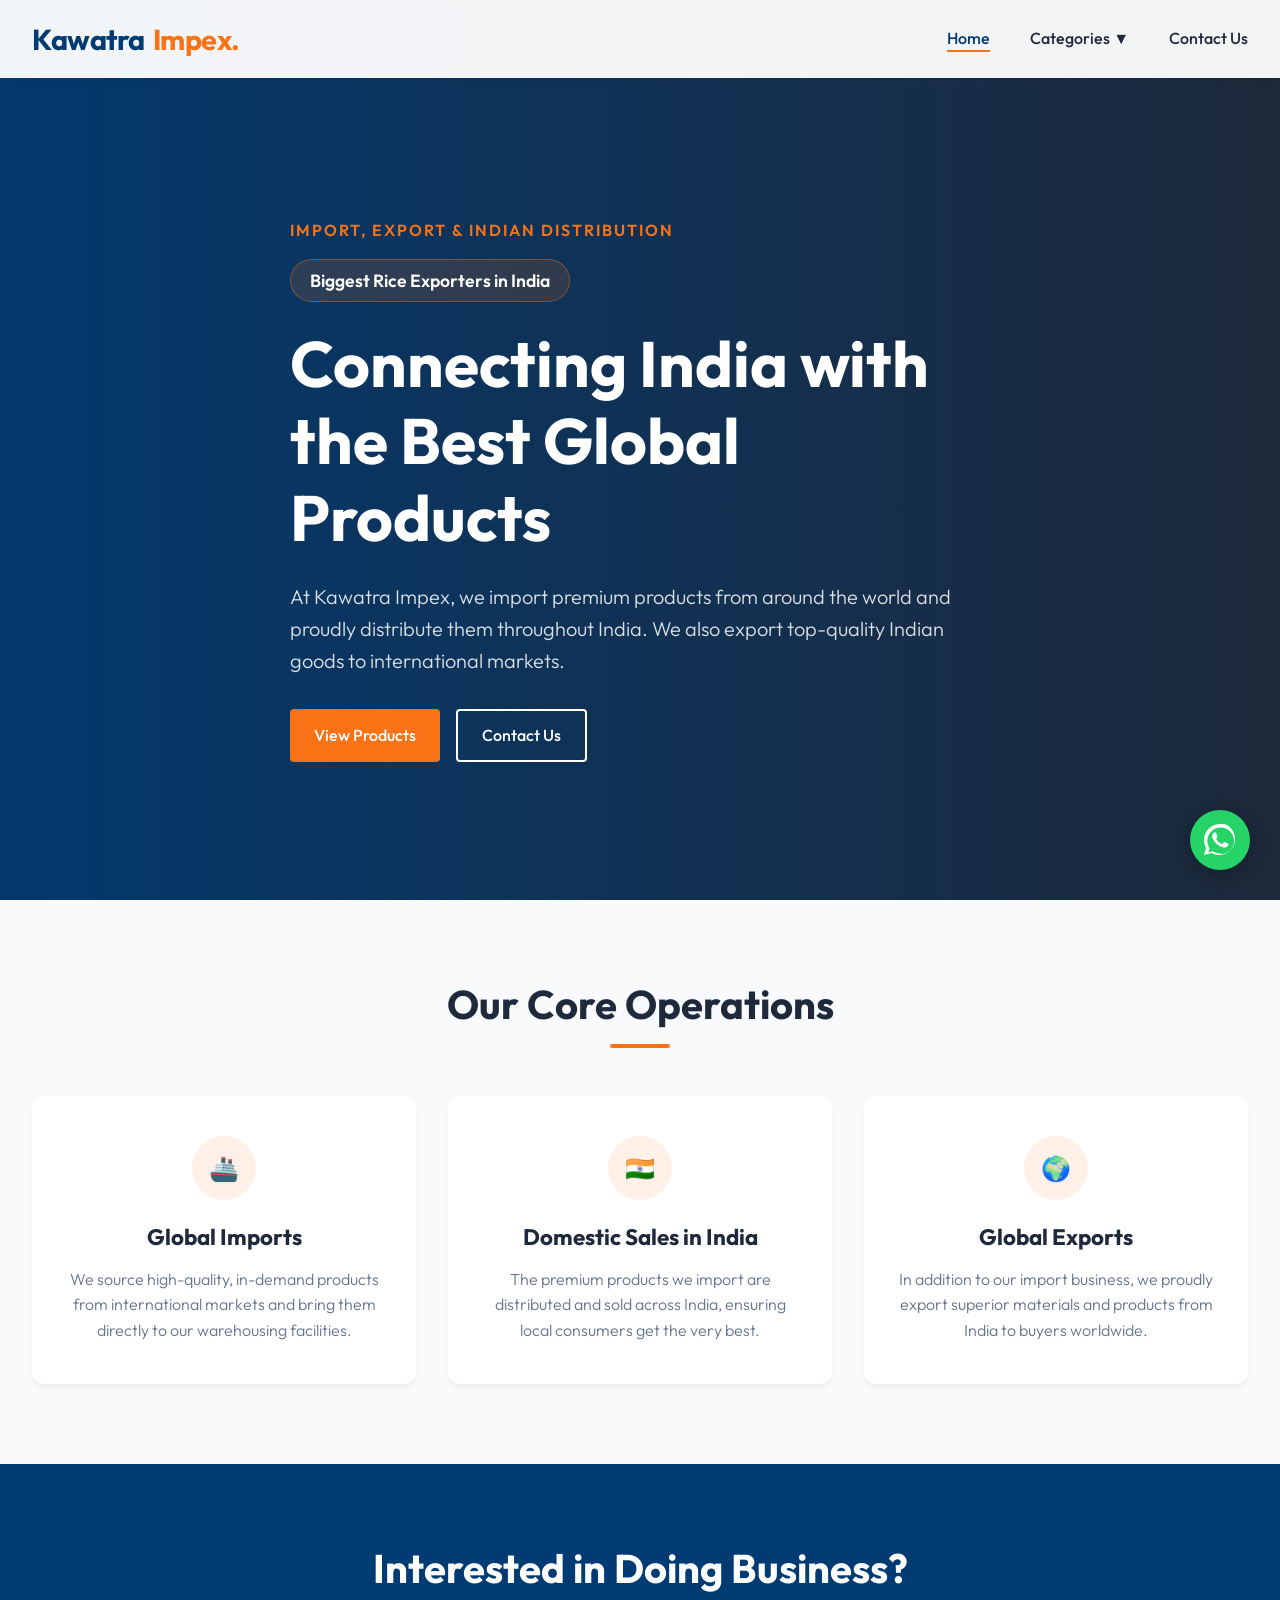
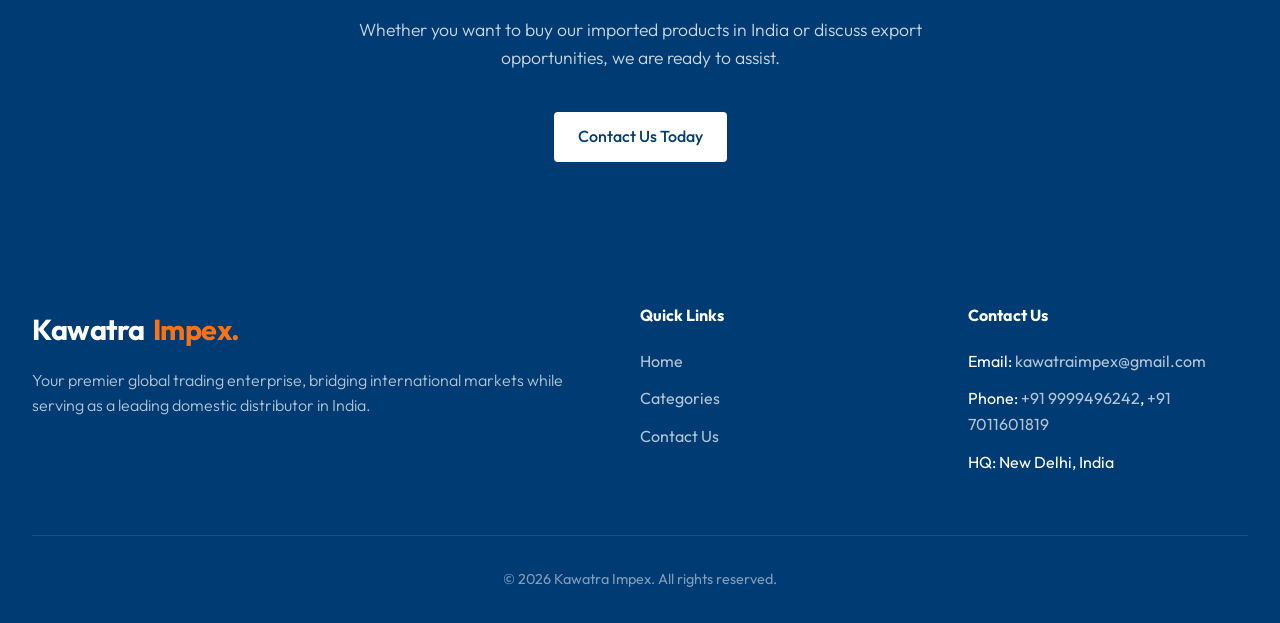
==== index.html @ a166c617 "Replace generic browser globe icon with brand logo favicon" ====
<!DOCTYPE html>
<html lang="en">

<head>
  <meta charset="UTF-8">
  <meta name="viewport" content="width=device-width, initial-scale=1.0">
  <meta http-equiv="Content-Security-Policy" content="upgrade-insecure-requests">
  <title>Kawatra Impex - Quality Import, Export & Domestic Distribution</title>
  <meta name="description"
    content="Kawatra Impex specializes in global product import, export, and premier domestic distribution across India.">
  <link rel="icon" type="image/png" href="images/logo/Screenshot 2026-04-06 160609.png">
  <link rel="stylesheet" href="style.css">

</head>

<body>

  <!-- Navigation -->
  <nav class="navbar" id="navbar">
    <div class="container">
      <a href="index.html" class="logo">Kawatra<span>Impex.</span></a>
      <ul class="nav-links" id="nav-links">
        <li><a href="index.html" class="active">Home</a></li>
        <li class="dropdown">
          <a href="javascript:void(0)">Categories &#x25BC;</a>
          <ul class="dropdown-menu">
            <li><a href="imported-foods.html">Imported Products</a></li>
            <li><a href="export-spices.html">Export Products</a></li>
          </ul>
        </li>
        <li><a href="query.html">Contact Us</a></li>
      </ul>

      <div class="menu-toggle" id="mobile-menu">
        <span></span>
        <span></span>
        <span></span>
      </div>
    </div>
  </nav>

  <!-- Hero Section -->
  <header class="hero" id="home" style="background-image: url('images/hero_cargo_ship_1774605823099.png');">
    <div class="container">
      <div class="hero-content">
        <span class="hero-subtitle">Import, Export & Indian Distribution</span>
        <a href="products.html?order=Rice" class="hero-rice-link">Biggest Rice Exporters in India</a>
        <h1>Connecting India with the Best Global Products</h1>
        <p>At Kawatra Impex, we import premium products from around the world and proudly distribute them throughout
          India. We also export top-quality Indian goods to international markets.</p>
        <div class="hero-btns">
          <a href="products.html" class="btn btn-primary">View Products</a>
          <a href="query.html" class="btn btn-outline">Contact Us</a>
        </div>
      </div>
    </div>
  </header>

  <!-- About / Features Section -->
  <section class="section-padding" id="about">
    <div class="container">
      <h2 class="section-title fade-in-section">Our Core Operations</h2>
      <div class="features-grid">
        <div class="feature-card fade-in-section">
          <div class="feature-icon">&#x1F6A2;</div>
          <h3>Global Imports</h3>
          <p>We source high-quality, in-demand products from international markets and bring them directly to our
            warehousing facilities.</p>
        </div>
        <div class="feature-card fade-in-section" style="transition-delay: 100ms;">
          <div class="feature-icon">&#x1F1EE;&#x1F1F3;</div>
          <h3>Domestic Sales in India</h3>
          <p>The premium products we import are distributed and sold across India, ensuring local consumers get the very
            best.</p>
        </div>
        <div class="feature-card fade-in-section" style="transition-delay: 200ms;">
          <div class="feature-icon">&#x1F30D;</div>
          <h3>Global Exports</h3>
          <p>In addition to our import business, we proudly export superior materials and products from India to buyers
            worldwide.</p>
        </div>
      </div>
    </div>
  </section>

  <!-- CTA Section -->
  <section class="section-padding"
    style="background-color: var(--primary-color); color: var(--white); text-align: center;">
    <div class="container fade-in-section">
      <h2 style="color: var(--white); margin-bottom: 1.5rem; font-size: 2.5rem;">Interested in Doing Business?</h2>
      <p style="color: rgba(255,255,255,0.8); max-width: 600px; margin: 0 auto 2.5rem; font-size: 1.1rem;">Whether you
        want to buy our imported products in India or discuss export opportunities, we are ready to assist.</p>
      <a href="query.html" class="btn btn-primary"
        style="background-color: var(--white); color: var(--primary-color);">Contact Us Today</a>
    </div>
  </section>

  <!-- Footer -->
  <footer>
    <div class="container">
      <div class="footer-grid">
        <div class="footer-about">
          <a href="#" class="logo" style="color: var(--white);">Kawatra<span
              style="color: var(--accent-color);">Impex.</span></a>
          <p>Your premier global trading enterprise, bridging international markets while serving as a leading domestic
            distributor in India.</p>
        </div>
        <div class="footer-links">
          <h4>Quick Links</h4>
          <ul>
            <li><a href="index.html">Home</a></li>
            <li><a href="products.html">Categories</a></li>
            <li><a href="query.html">Contact Us</a></li>
          </ul>
        </div>
        <div class="footer-links">
          <h4>Contact Us</h4>
          <ul>
            <li>Email: <a href="mailto:kawatraimpex@gmail.com">kawatraimpex@gmail.com</a></li>
            <li>Phone: <a href="tel:+919999496242">+91 9999496242</a>, <a href="tel:+917011601819">+91 7011601819</a>
            </li>
            <li>HQ: New Delhi, India</li>
          </ul>
        </div>
      </div>
      <div class="footer-bottom">
        &copy; 2026 Kawatra Impex. All rights reserved.
      </div>
    </div>
  </footer>

  <!-- Floating WhatsApp Button -->
  <a href="https://wa.me/919999496242?text=Hi,%20Kawatra%20Impex%20....%20I%20Have%20some%20queries%20regarding%20Business" class="whatsapp-float" target="_blank" aria-label="Contact us on WhatsApp">
    <svg viewBox="0 0 32 32"><path d="M16 0c-8.837 0-16 7.163-16 16 0 2.825 0.737 5.485 2.023 7.8l-2.023 7.2 7.4-1.937c2.25 1.25 4.837 1.937 7.6 1.937 8.837 0 16-7.163 16-16s-7.163-16-16-16zM16 29.333c-2.45 0-4.737-0.65-6.725-1.787l-0.487-0.275-4.4 1.15 1.175-4.2-0.312-0.512c-1.25-2.05-1.925-4.425-1.925-6.912 0-7.362 6-13.362 13.362-13.362s13.362 6 13.362 13.362c0 7.362-6 13.362-13.362 13.362zM23.362 19.337c-0.4-0.2-2.362-1.162-2.725-1.3s-0.612-0.2-0.875 0.2c-0.262 0.4-1.012 1.3-1.237 1.562s-0.45 0.287-0.85 0.087c-0.4-0.2-1.687-0.625-3.212-1.987-1.187-1.062-1.987-2.375-2.225-2.775s-0.025-0.612 0.175-0.812c0.187-0.175 0.4-0.475 0.612-0.712s0.275-0.4 0.412-0.675 0.062-0.525-0.037-0.725c-0.1-0.2-0.875-2.112-1.2-2.9s-0.637-0.75-0.875-0.762c-0.225-0.012-0.487-0.012-0.75-0.012s-0.687 0.1-1.05 0.487c-0.362 0.387-1.387 1.362-1.387 3.312s1.425 3.837 1.625 4.1c0.2 0.262 2.8 4.275 6.775 5.987 0.95 0.412 1.687 0.65 2.262 0.837 0.95 0.3 1.825 0.262 2.512 0.162 0.762-0.112 2.362-0.962 2.7-1.9s0.337-1.737 0.237-1.9c-0.112-0.175-0.387-0.275-0.787-0.475z"></path></svg>
  </a>

  <script src="script.js"></script>
</body>


</html>
---- style.css ----
/* =========================================================================
   Kawatra Impex - Global Logistics & Tradewebsite
   ========================================================================= */

@import url('https://fonts.googleapis.com/css2?family=Outfit:wght@300;400;500;700&display=swap');

:root {
  /* Colors */
  --primary-color: #003B73;
  /* Maritime Blue */
  --secondary-color: #1E293B;
  /* Slate Dark */
  --accent-color: #F97316;
  /* Energetic Orange */
  --accent-hover: #EA580C;
  --bg-light: #F8FAFC;
  --text-dark: #0F172A;
  --text-light: #64748B;
  --white: #FFFFFF;

  /* Typography */
  --font-main: 'Outfit', sans-serif;

  /* Transitions */
  --transition-fast: 0.2s ease;
  --transition-normal: 0.4s cubic-bezier(0.4, 0, 0.2, 1);

  /* Shadows */
  --shadow-sm: 0 4px 6px -1px rgba(0, 0, 0, 0.05), 0 2px 4px -1px rgba(0, 0, 0, 0.03);
  --shadow-md: 0 10px 15px -3px rgba(0, 0, 0, 0.1), 0 4px 6px -2px rgba(0, 0, 0, 0.05);
  --shadow-lg: 0 20px 25px -5px rgba(0, 0, 0, 0.1), 0 10px 10px -5px rgba(0, 0, 0, 0.04);
}

* {
  margin: 0;
  padding: 0;
  box-sizing: border-box;
}

html {
  font-family: var(--font-main);
  scroll-behavior: smooth;
  color: var(--text-dark);
  background-color: var(--bg-light);
}

body {
  line-height: 1.6;
  overflow-x: hidden;
}

/* Typography styles */
h1,
h2,
h3,
h4,
h5,
h6 {
  font-weight: 700;
  line-height: 1.2;
  color: var(--secondary-color);
}

p {
  color: var(--text-light);
  font-weight: 300;
}

a {
  text-decoration: none;
  color: inherit;
}

/* =========================================================================
   Utility Classes
   ========================================================================= */
.container {
  max-width: 1280px;
  margin: 0 auto;
  padding: 0 2rem;
}

.btn {
  display: inline-flex;
  align-items: center;
  justify-content: center;
  padding: 0.75rem 1.5rem;
  font-weight: 500;
  border-radius: 4px;
  transition: var(--transition-normal);
  cursor: pointer;
  border: none;
  font-size: 1rem;
}

.btn-primary {
  background-color: var(--accent-color);
  color: var(--white);
}

.btn-primary:hover {
  background-color: var(--accent-hover);
  transform: translateY(-2px);
  box-shadow: var(--shadow-md);
}

.btn-outline {
  background-color: transparent;
  color: var(--primary-color);
  border: 2px solid var(--primary-color);
}

.btn-outline:hover {
  background-color: var(--primary-color);
  color: var(--white);
}

.section-padding {
  padding: 5rem 0;
}

.section-title {
  text-align: center;
  margin-bottom: 3rem;
  font-size: 2.5rem;
  position: relative;
}

.section-title::after {
  content: '';
  display: block;
  width: 60px;
  height: 4px;
  background-color: var(--accent-color);
  margin: 1rem auto 0;
  border-radius: 2px;
}

/* =========================================================================
   Navigation Bar
   ========================================================================= */
.navbar {
  position: fixed;
  top: 0;
  left: 0;
  width: 100%;
  background: rgba(255, 255, 255, 0.95);
  backdrop-filter: blur(10px);
  z-index: 1000;
  padding: 1rem 0;
  box-shadow: var(--shadow-sm);
  transition: var(--transition-fast);
}

.navbar .container {
  display: flex;
  justify-content: space-between;
  align-items: center;
}

.logo {
  font-size: 1.8rem;
  font-weight: 700;
  color: var(--primary-color);
  letter-spacing: -0.5px;
  display: flex;
  align-items: center;
  gap: 0.5rem;
}

.logo span {
  color: var(--accent-color);
}

.nav-links {
  display: flex;
  gap: 2.5rem;
  list-style: none;
}

.nav-links li a {
  font-weight: 500;
  color: var(--secondary-color);
  position: relative;
  transition: var(--transition-fast);
}

.nav-links li a::after {
  content: '';
  position: absolute;
  bottom: -4px;
  left: 0;
  width: 0;
  height: 2px;
  background-color: var(--accent-color);
  transition: var(--transition-fast);
}

.nav-links li a:hover::after,
.nav-links li a.active::after {
  width: 100%;
}

.nav-links li a:hover,
.nav-links li a.active {
  color: var(--primary-color);
}

/* Dropdown Menu */
.dropdown {
  position: relative;
}

.dropdown-menu {
  display: none;
  position: absolute;
  top: 100%;
  left: -20px;
  background-color: var(--white);
  min-width: 250px;
  box-shadow: var(--shadow-md);
  border-radius: 4px;
  list-style: none;
  padding: 0.5rem 0;
  z-index: 999;
}

.dropdown:hover .dropdown-menu {
  display: block;
}

.dropdown-menu li {
  margin: 0;
}

.dropdown-menu li a {
  padding: 0.75rem 1.5rem;
  display: block;
  font-weight: 400;
  color: var(--secondary-color);
}

.dropdown-menu li a::after {
  display: none !important;
}

.dropdown-menu li a:hover {
  background-color: var(--bg-light);
  color: var(--accent-color);
}

/* Mobile Menu Toggle */
.menu-toggle {
  display: none;
  flex-direction: column;
  gap: 6px;
  cursor: pointer;
}

.menu-toggle span {
  width: 30px;
  height: 3px;
  background-color: var(--primary-color);
  transition: var(--transition-fast);
  border-radius: 2px;
}

/* =========================================================================
   Hero Section
   ========================================================================= */
.hero {
  height: 100vh;
  min-height: 600px;
  display: flex;
  align-items: center;
  padding-top: 80px; /* Accounts for fixed navbar height */
  position: relative;
  background-color: var(--secondary-color);
  background-size: cover;
  background-position: center;
  background-repeat: no-repeat;
  color: var(--white);
  overflow: hidden;
}

.hero::before {
  content: '';
  position: absolute;
  top: 0;
  left: 0;
  width: 100%;
  height: 100%;
  background: linear-gradient(90deg, rgba(0, 59, 115, 0.9) 0%, rgba(30, 41, 59, 0.5) 100%);
  z-index: 1;
}

.hero-content {
  position: relative;
  z-index: 2;
  max-width: 700px;
  animation: fadeUp 1s forwards;
}

.hero-subtitle {
  text-transform: uppercase;
  letter-spacing: 2px;
  font-weight: 600;
  color: var(--accent-color);
  margin-bottom: 1rem;
  display: block;
}

.hero h1 {
  font-size: 4rem;
  color: var(--white);
  margin-bottom: 1.5rem;
}

.hero p {
  font-size: 1.25rem;
  color: rgba(255, 255, 255, 0.85);
  margin-bottom: 2rem;
}

.hero-btns {
  display: flex;
  gap: 1rem;
}

.hero-btns .btn-outline {
  color: var(--white);
  border-color: var(--white);
}

.hero-btns .btn-outline:hover {
  background-color: var(--white);
  color: var(--primary-color);
}

/* =========================================================================
   Features / About Section
   ========================================================================= */
.features-grid {
  display: grid;
  grid-template-columns: repeat(3, 1fr);
  gap: 2rem;
  margin-top: 3rem;
}

.feature-card {
  background: var(--white);
  padding: 2.5rem 2rem;
  border-radius: 12px;
  box-shadow: var(--shadow-sm);
  transition: var(--transition-normal);
  text-align: center;
}

.feature-card:hover {
  transform: translateY(-10px);
  box-shadow: var(--shadow-lg);
}

.feature-icon {
  width: 64px;
  height: 64px;
  margin: 0 auto 1.5rem;
  background-color: rgba(249, 115, 22, 0.1);
  color: var(--accent-color);
  display: flex;
  align-items: center;
  justify-content: center;
  border-radius: 50%;
  font-size: 1.5rem;
}

.feature-card h3 {
  margin-bottom: 1rem;
  font-size: 1.4rem;
}

/* =========================================================================
   Products Grid Page Highlight
   ========================================================================= */
.products-showcase {
  background-color: var(--secondary-color);
  color: var(--white);
}

.products-showcase .section-title {
  color: var(--white);
}

/* Legacy hero-section product items (index.html showcase) stay minimal */
.product-item-hero {
  position: relative;
  border-radius: 8px;
  overflow: hidden;
  height: 300px;
}

/* =========================================================================
   Footer
   ========================================================================= */
footer {
  background-color: var(--primary-color);
  color: var(--white);
  padding: 4rem 0 2rem;
}

.footer-grid {
  display: grid;
  grid-template-columns: 2fr 1fr 1fr;
  gap: 3rem;
  margin-bottom: 3rem;
}

.footer-about p {
  color: rgba(255, 255, 255, 0.7);
  margin-top: 1rem;
}

.footer-links h4 {
  color: var(--white);
  margin-bottom: 1.5rem;
}

.footer-links ul {
  list-style: none;
}

.footer-links li {
  margin-bottom: 0.75rem;
}

.footer-links a {
  color: rgba(255, 255, 255, 0.7);
  transition: var(--transition-fast);
}

.footer-links a:hover {
  color: var(--white);
  padding-left: 5px;
}

.footer-bottom {
  text-align: center;
  padding-top: 2rem;
  border-top: 1px solid rgba(255, 255, 255, 0.1);
  color: rgba(255, 255, 255, 0.5);
  font-size: 0.9rem;
}

/* =========================================================================
   Page Header (for internal pages)
   ========================================================================= */
.page-header {
  height: 40vh;
  min-height: 300px;
  display: flex;
  align-items: center;
  justify-content: center;
  background-color: var(--primary-color);
  color: var(--white);
  position: relative;
  margin-top: 70px;
}

/* =========================================================================
   Animations
   ========================================================================= */
@keyframes fadeUp {
  from {
    opacity: 0;
    transform: translateY(30px);
  }

  to {
    opacity: 1;
    transform: translateY(0);
  }
}

.fade-in-section {
  opacity: 0;
  transform: translateY(20px);
  transition: opacity 0.6s ease-out, transform 0.6s ease-out;
  will-change: opacity, visibility;
}

.fade-in-section.is-visible {
  opacity: 1;
  transform: none;
}

/* =========================================================================
   Responsive Design
   ========================================================================= */
@media (max-width: 992px) {
  .hero h1 {
    font-size: 3rem;
  }

  .features-grid {
    grid-template-columns: repeat(2, 1fr);
  }
}

@media (max-width: 768px) {
  .menu-toggle {
    display: flex;
  }

  .nav-links {
    position: absolute;
    top: 100%;
    left: 0;
    width: 100%;
    background-color: var(--white);
    flex-direction: column;
    padding: 2rem;
    gap: 1.5rem;
    box-shadow: var(--shadow-md);
    clip-path: polygon(0 0, 100% 0, 100% 0, 0 0);
    transition: clip-path 0.4s ease-in-out;
  }

  .nav-links.active {
    clip-path: polygon(0 0, 100% 0, 100% 100%, 0% 100%);
  }

  .dropdown-menu {
    position: static;
    box-shadow: none;
    padding-left: 1rem;
    padding-top: 0;
    margin-top: 0.5rem;
    background-color: transparent;
    min-width: 100%;
  }

  .features-grid {
    grid-template-columns: 1fr;
  }

  .footer-grid {
    grid-template-columns: 1fr;
    gap: 2rem;
  }

  .hero-btns {
    flex-direction: column;
  }
}

/* =========================================================================
   Order Query Modal
   ========================================================================= */
.modal-overlay {
  position: fixed;
  inset: 0;
  background: rgba(0, 0, 0, 0.65);
  backdrop-filter: blur(5px);
  z-index: 3000;
  display: flex;
  align-items: center;
  justify-content: center;
  opacity: 0;
  visibility: hidden;
  transition: opacity 0.3s ease, visibility 0.3s ease;
}

.modal-overlay.is-open {
  opacity: 1;
  visibility: visible;
}

.modal-card {
  background: var(--white);
  border-radius: 20px;
  box-shadow: 0 30px 60px -15px rgba(0, 0, 0, 0.45);
  width: 92%;
  max-width: 530px;
  max-height: 92vh;
  overflow-y: auto;
  transform: translateY(40px) scale(0.96);
  transition: transform 0.4s cubic-bezier(0.34, 1.56, 0.64, 1);
}

.modal-overlay.is-open .modal-card {
  transform: translateY(0) scale(1);
}

.modal-header {
  background: linear-gradient(135deg, var(--primary-color) 0%, #0055aa 100%);
  padding: 1.6rem 2rem;
  border-radius: 20px 20px 0 0;
  display: flex;
  align-items: center;
  justify-content: space-between;
  gap: 1rem;
}

.modal-header-text h3 {
  color: var(--white);
  font-size: 1.25rem;
  margin-bottom: 0.25rem;
}

.modal-badge {
  background: var(--accent-color);
  color: var(--white);
  font-size: 0.65rem;
  font-weight: 700;
  padding: 0.25rem 0.7rem;
  border-radius: 20px;
  text-transform: uppercase;
  letter-spacing: 1.5px;
  display: inline-block;
}

.modal-close {
  background: rgba(255, 255, 255, 0.18);
  border: none;
  color: var(--white);
  width: 36px;
  height: 36px;
  border-radius: 50%;
  cursor: pointer;
  font-size: 1.3rem;
  line-height: 1;
  display: flex;
  align-items: center;
  justify-content: center;
  transition: background 0.2s, transform 0.2s;
  flex-shrink: 0;
}

.modal-close:hover {
  background: rgba(255, 255, 255, 0.35);
  transform: rotate(90deg);
}

.modal-body {
  padding: 1.75rem 2rem 2rem;
}

.modal-product-tag {
  display: inline-flex;
  align-items: center;
  gap: 0.4rem;
  background: rgba(249, 115, 22, 0.1);
  color: var(--accent-color);
  border: 1.5px solid rgba(249, 115, 22, 0.3);
  padding: 0.4rem 1rem;
  border-radius: 20px;
  font-size: 0.85rem;
  font-weight: 600;
  margin-bottom: 1.4rem;
}

.modal-form-group {
  margin-bottom: 1.1rem;
}

.modal-form-group label {
  display: block;
  margin-bottom: 0.35rem;
  font-weight: 500;
  font-size: 0.875rem;
  color: var(--secondary-color);
}

.modal-control {
  width: 100%;
  padding: 0.72rem 1rem;
  border: 1.5px solid #E2E8F0;
  border-radius: 8px;
  font-family: var(--font-main);
  font-size: 0.95rem;
  color: var(--text-dark);
  transition: border-color 0.2s, box-shadow 0.2s, background 0.2s;
  background: #FAFBFC;
}

.modal-control:focus {
  outline: none;
  border-color: var(--accent-color);
  box-shadow: 0 0 0 3px rgba(249, 115, 22, 0.12);
  background: var(--white);
}

.modal-control[readonly] {
  background: #F1F5F9;
  color: var(--text-light);
  cursor: default;
}

textarea.modal-control {
  resize: vertical;
  min-height: 85px;
}

.modal-form-row {
  display: grid;
  grid-template-columns: 1fr 1fr;
  gap: 1rem;
}

.modal-divider {
  border: none;
  border-top: 1px solid #F1F5F9;
  margin: 1.25rem 0;
}

.modal-submit-btn {
  width: 100%;
  padding: 0.9rem;
  background: linear-gradient(135deg, var(--accent-color) 0%, var(--accent-hover) 100%);
  color: var(--white);
  border: none;
  border-radius: 10px;
  font-size: 1rem;
  font-weight: 600;
  font-family: var(--font-main);
  cursor: pointer;
  transition: transform 0.2s, box-shadow 0.2s, opacity 0.2s;
  display: flex;
  align-items: center;
  justify-content: center;
  gap: 0.5rem;
  margin-top: 0.75rem;
}

.modal-submit-btn:hover:not(:disabled) {
  transform: translateY(-2px);
  box-shadow: 0 10px 25px rgba(249, 115, 22, 0.4);
}

.modal-submit-btn:disabled {
  opacity: 0.65;
  cursor: not-allowed;
}

.modal-success {
  text-align: center;
  padding: 2.5rem 1rem;
  display: none;
}

.modal-success .success-icon {
  width: 70px;
  height: 70px;
  background: rgba(34, 197, 94, 0.12);
  border-radius: 50%;
  display: flex;
  align-items: center;
  justify-content: center;
  font-size: 2.2rem;
  margin: 0 auto 1.25rem;
}

.modal-success h4 {
  color: var(--secondary-color);
  font-size: 1.3rem;
  margin-bottom: 0.5rem;
}

.modal-success p {
  font-size: 0.9rem;
  max-width: 300px;
  margin: 0 auto;
}

/* Order Query button on product cards */
.product-order-btn {
  display: inline-flex;
  align-items: center;
  gap: 0.4rem;
  background: var(--accent-color);
  color: var(--white);
  border: none;
  padding: 0.5rem 1.1rem;
  border-radius: 20px;
  font-size: 0.8rem;
  font-weight: 600;
  font-family: var(--font-main);
  cursor: pointer;
  opacity: 0;
  transform: translateY(10px);
  transition: opacity 0.25s ease, transform 0.25s ease, background 0.2s;
  white-space: nowrap;
  margin-top: 0.6rem;
}

.product-item:hover .product-order-btn {
  opacity: 1;
  transform: translateY(0);
}

.product-order-btn:hover {
  background: var(--accent-hover);
}

@media (max-width: 600px) {
  .modal-form-row {
    grid-template-columns: 1fr;
  }

  .modal-card {
    width: 96%;
    max-height: 96vh;
  }

  .modal-body {
    padding: 1.25rem;
  }

  .product-order-btn {
    opacity: 1;
    transform: translateY(0);
  }
}

/* =========================================================================
   Contact Pop-up — Compact Widget
   ========================================================================= */
.contact-popup-overlay {
  position: fixed;
  inset: 0;
  background: rgba(0, 0, 0, 0.35);
  backdrop-filter: blur(2px);
  z-index: 5000;
  display: flex;
  align-items: center;
  justify-content: center;
  opacity: 0;
  visibility: hidden;
  transition: opacity 0.3s ease, visibility 0.3s ease;
}

.contact-popup-overlay.is-visible {
  opacity: 1;
  visibility: visible;
}

.contact-popup-card {
  background: var(--white);
  width: 92%;
  max-width: 360px;
  border-radius: 16px;
  box-shadow: 0 12px 40px rgba(0, 0, 0, 0.2);
  overflow: hidden;
  position: relative;
  transform: scale(0.92) translateY(20px);
  transition: transform 0.35s cubic-bezier(0.34, 1.56, 0.64, 1);
}

.contact-popup-overlay.is-visible .contact-popup-card {
  transform: scale(1) translateY(0);
}

.contact-popup-header {
  background: linear-gradient(135deg, var(--primary-color) 0%, #005bb7 100%);
  padding: 1.25rem 1.25rem 1rem;
  color: var(--white);
  text-align: center;
  position: relative;
}

.contact-popup-close {
  position: absolute;
  top: 0.75rem;
  right: 0.75rem;
  background: rgba(255, 255, 255, 0.15);
  border: none;
  color: var(--white);
  width: 28px;
  height: 28px;
  border-radius: 50%;
  cursor: pointer;
  display: flex;
  align-items: center;
  justify-content: center;
  font-size: 1rem;
  transition: background 0.3s, transform 0.3s;
  z-index: 10;
}

.contact-popup-close:hover {
  background: rgba(255, 255, 255, 0.3);
  transform: rotate(90deg);
}

.contact-popup-header h3 {
  font-size: 1.2rem;
  margin-bottom: 0.25rem;
  color: var(--white);
}

.contact-popup-header p {
  color: rgba(255, 255, 255, 0.8);
  font-size: 0.8rem;
  max-width: 260px;
  margin: 0 auto;
}

.contact-popup-body {
  padding: 1rem 1.25rem 1.25rem;
}

.contact-popup-form .form-group {
  margin-bottom: 0.75rem;
}

.contact-popup-form label {
  display: block;
  font-size: 0.8rem;
  font-weight: 600;
  margin-bottom: 0.3rem;
  color: var(--secondary-color);
}

.contact-popup-input {
  width: 100%;
  padding: 0.55rem 0.85rem;
  border: 1px solid #E2E8F0;
  border-radius: 8px;
  font-family: inherit;
  font-size: 0.875rem;
  transition: border-color 0.2s, box-shadow 0.2s;
  background-color: #F8FAFC;
}

.contact-popup-input:focus {
  outline: none;
  border-color: var(--accent-color);
  box-shadow: 0 0 0 3px rgba(249, 115, 22, 0.15);
  background-color: var(--white);
}

.contact-popup-submit {
  width: 100%;
  padding: 0.7rem;
  background-color: var(--accent-color);
  color: var(--white);
  border: none;
  border-radius: 8px;
  font-weight: 700;
  font-size: 0.875rem;
  cursor: pointer;
  transition: transform 0.2s, background 0.2s, box-shadow 0.2s;
  margin-top: 0.25rem;
}

.contact-popup-submit:hover:not(:disabled) {
  background-color: var(--accent-hover);
  transform: translateY(-2px);
  box-shadow: 0 8px 16px rgba(249, 115, 22, 0.35);
}

.contact-popup-submit:disabled {
  opacity: 0.6;
  cursor: not-allowed;
}

.contact-popup-success {
  text-align: center;
  padding: 1.5rem 0;
  display: none;
}

.contact-popup-success-icon {
  font-size: 3rem;
  margin-bottom: 1rem;
  display: block;
}

.contact-popup-success h4 {
  font-size: 1.4rem;
  margin-bottom: 0.5rem;
}

@keyframes stroke { 100% { stroke-dashoffset: 0; } } @keyframes scale { 0%, 100% { transform: none; } 50% { transform: scale3d(1.1, 1.1, 1); } } @keyframes fill { 100% { box-shadow: inset 0px 0px 0px 30px #4bb71b; } } .checkmark { width: 40px; height: 40px; border-radius: 50%; display: block; stroke-width: 4; stroke: #fff; stroke-miterlimit: 10; margin: 10px auto; box-shadow: inset 0px 0px 0px #4bb71b; animation: fill .4s ease-in-out .4s forwards, scale .3s ease-in-out .9s both; } .checkmark__circle { stroke-dasharray: 166; stroke-dashoffset: 166; stroke-width: 4; stroke-miterlimit: 10; stroke: #4bb71b; fill: none; animation: stroke 0.6s cubic-bezier(0.65, 0, 0.45, 1) forwards; } .checkmark__check { transform-origin: 50% 50%; stroke-dasharray: 48; stroke-dashoffset: 48; animation: stroke 0.3s cubic-bezier(0.65, 0, 0.45, 1) 0.8s forwards; }
 .modal-success-overlay { position: relative; z-index: 10; background: var(--white); border-radius: 12px; } .checkmark { width: 80px; height: 80px; }

/* =========================================================================
   Amazon-Style Product Grid & Cards
   ========================================================================= */
.product-grid {
  display: grid;
  grid-template-columns: repeat(4, 1fr);
  gap: 1.5rem;
  margin-top: 2rem;
}

/* The card itself — white box, shadow, rounded */
.product-item {
  background: var(--white);
  border-radius: 12px;
  overflow: hidden;
  box-shadow: 0 2px 8px rgba(0,0,0,0.08);
  border: 1px solid #e8ecf0;
  transition: box-shadow 0.25s ease, transform 0.25s ease;
  display: flex;
  flex-direction: column;
  cursor: pointer;
}

.product-item:hover {
  box-shadow: 0 8px 24px rgba(0,0,0,0.13);
  transform: translateY(-4px);
}

/* Square image container */
.product-img-wrap {
  width: 100%;
  aspect-ratio: 1 / 1;
  background: #f7f8fa;
  border-bottom: 1px solid #edf0f3;
  overflow: hidden;
  display: flex;
  align-items: center;
  justify-content: center;
  padding: 1.25rem;
}

.product-img-wrap img {
  width: 100%;
  height: 100%;
  object-fit: contain;
  transition: transform 0.4s ease;
}

.product-item:hover .product-img-wrap img {
  transform: scale(1.07);
}

/* Card body below the image */
.product-card-body {
  padding: 1rem 1.1rem 1.25rem;
  display: flex;
  flex-direction: column;
  flex: 1;
  gap: 0.4rem;
}

.product-card-body h3 {
  font-size: 1rem;
  font-weight: 700;
  color: var(--secondary-color);
  line-height: 1.3;
  margin: 0;
}

.product-card-body p {
  font-size: 0.85rem;
  color: var(--text-light);
  line-height: 1.45;
  margin: 0;
  flex: 1;
}

/* Orange CTA button at bottom of card */
.product-order-btn {
  display: inline-flex;
  align-items: center;
  justify-content: center;
  gap: 0.4rem;
  width: 100%;
  padding: 0.6rem 1rem;
  margin-top: 0.75rem;
  background: var(--accent-color);
  color: var(--white);
  border: none;
  border-radius: 6px;
  font-size: 0.85rem;
  font-weight: 600;
  font-family: var(--font-main);
  cursor: pointer;
  transition: background 0.2s ease, transform 0.2s ease;
  white-space: nowrap;
}

.product-order-btn:hover {
  background: var(--accent-hover);
  transform: translateY(-1px);
}

.whatsapp-btn {
  display: inline-flex;
  align-items: center;
  justify-content: center;
  gap: 0.4rem;
  width: 100%;
  padding: 0.6rem 1rem;
  margin-top: 0.5rem;
  background: #25D366;
  color: var(--white);
  border: none;
  border-radius: 6px;
  font-size: 0.85rem;
  font-weight: 600;
  font-family: var(--font-main);
  cursor: pointer;
  transition: background 0.2s ease, transform 0.2s ease;
  white-space: nowrap;
  text-decoration: none;
}

.whatsapp-btn:hover {
  background: #128C7E;
  transform: translateY(-1px);
  color: var(--white);
}

/* Responsive breakpoints */
@media (max-width: 1100px) {
  .product-grid {
    grid-template-columns: repeat(3, 1fr);
  }
}

@media (max-width: 768px) {
  .product-grid {
    grid-template-columns: repeat(2, 1fr);
    gap: 1rem;
  }
}

@media (max-width: 480px) {
  .product-grid {
    grid-template-columns: repeat(2, 1fr);
    gap: 0.75rem;
  }

  .product-img-wrap {
    padding: 0.75rem;
  }

  .product-card-body {
    padding: 0.75rem;
  }
}

/* =========================================================================
   New Additions: Rice Headline & Floating WhatsApp
   ========================================================================= */

.hero-rice-link {
  display: inline-block;
  font-size: 1.1rem;
  font-weight: 600;
  color: var(--white);
  padding: 0.4rem 1.2rem;
  background: rgba(249, 115, 22, 0.15);
  border: 1px solid rgba(249, 115, 22, 0.4);
  backdrop-filter: blur(4px);
  border-radius: 50px;
  margin-bottom: 1.5rem;
  text-decoration: none;
  transition: all 0.3s ease;
  cursor: pointer;
  animation: pulse-border 2s infinite;
}

.hero-rice-link:hover {
  background: var(--accent-color);
  border-color: var(--accent-color);
  transform: translateY(-2px);
  box-shadow: 0 4px 15px rgba(249, 115, 22, 0.4);
}

@keyframes pulse-border {
  0% { box-shadow: 0 0 0 0 rgba(249, 115, 22, 0.4); }
  70% { box-shadow: 0 0 0 10px rgba(249, 115, 22, 0); }
  100% { box-shadow: 0 0 0 0 rgba(249, 115, 22, 0); }
}

.whatsapp-float {
  position: fixed;
  bottom: 30px;
  right: 30px;
  width: 60px;
  height: 60px;
  background-color: #25d366;
  color: #FFF;
  border-radius: 50px;
  text-align: center;
  font-size: 30px;
  box-shadow: 0 4px 20px rgba(0, 0, 0, 0.3);
  z-index: 10000;
  display: flex;
  align-items: center;
  justify-content: center;
  transition: all 0.3s ease;
  text-decoration: none;
}

.whatsapp-float:hover {
  transform: scale(1.1) translateY(-5px);
  background-color: #128C7E;
  box-shadow: 0 6px 25px rgba(0, 0, 0, 0.4);
  color: #FFF;
}

.whatsapp-float svg {
  width: 32px;
  height: 32px;
  fill: currentColor;
}

@media (max-width: 768px) {
  .whatsapp-float {
    width: 50px;
    height: 50px;
    bottom: 20px;
    right: 20px;
  }
  .whatsapp-float svg {
    width: 26px;
    height: 26px;
  }
}
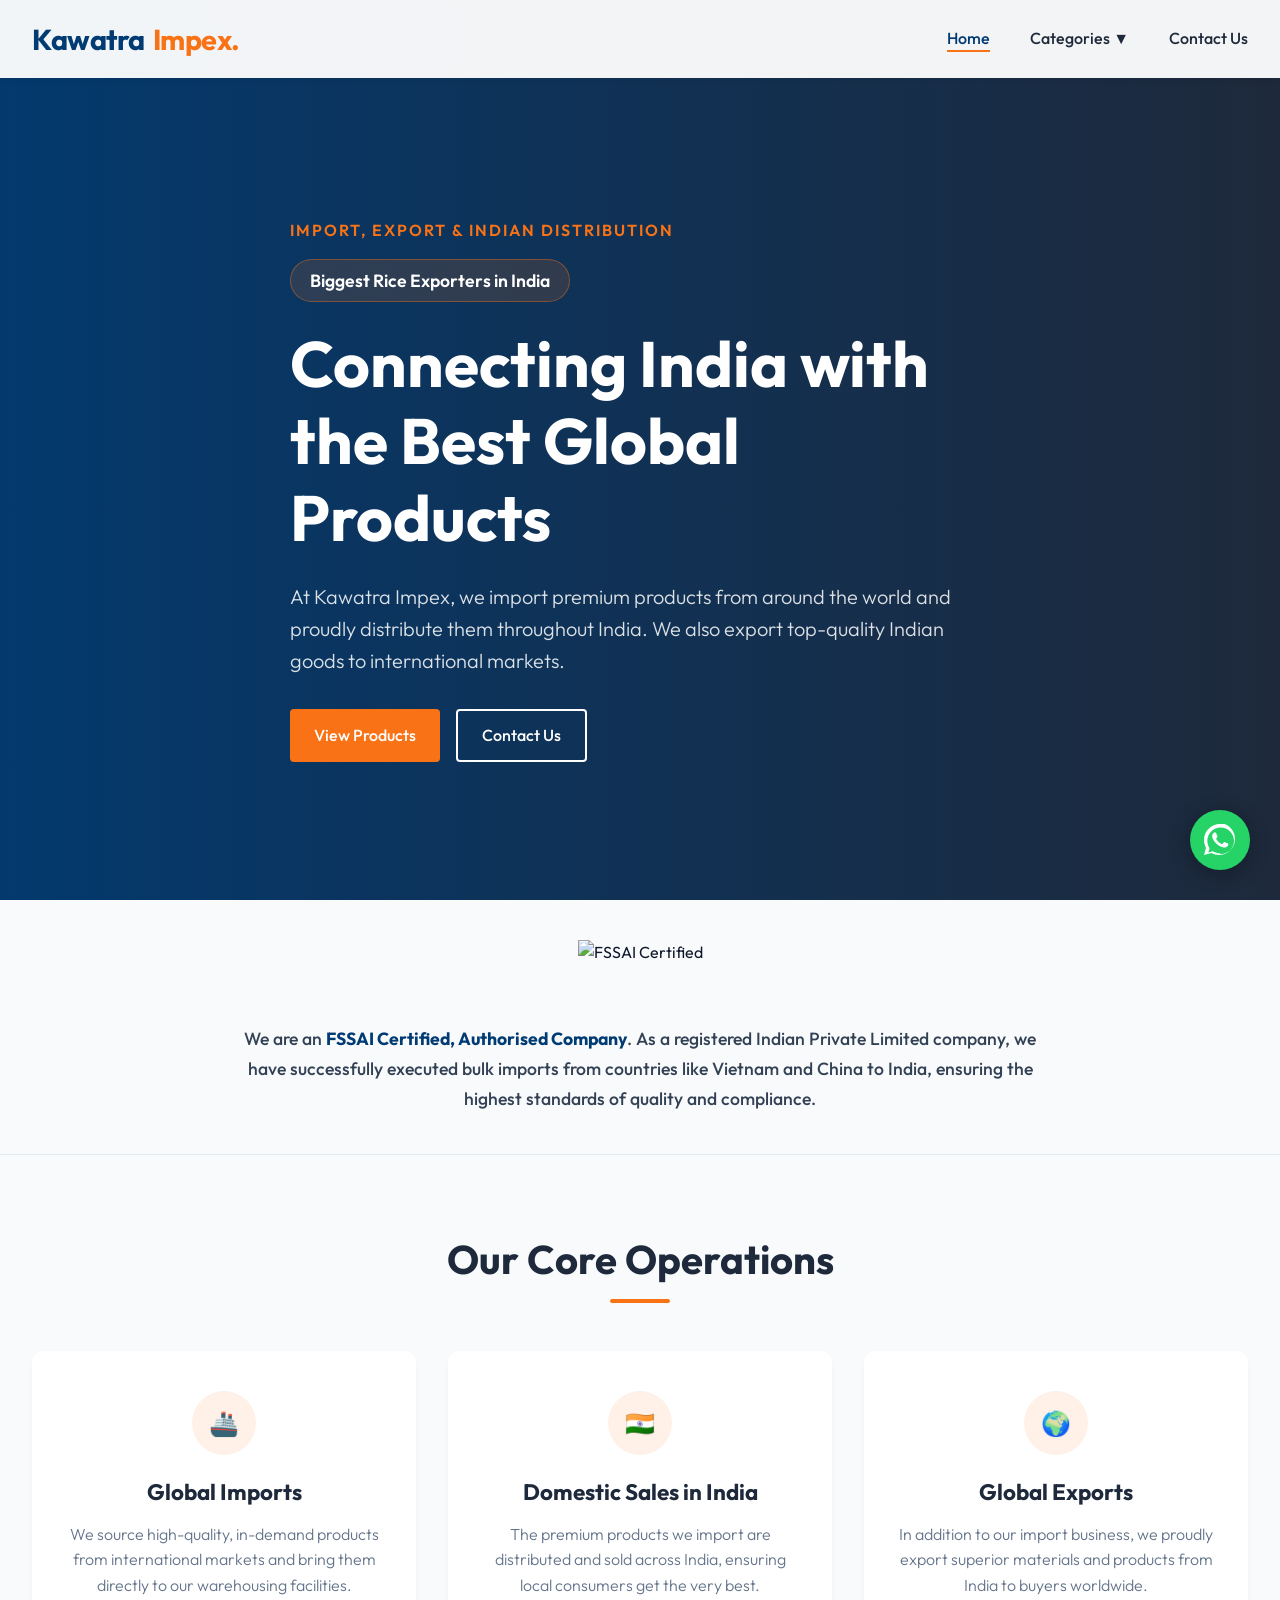
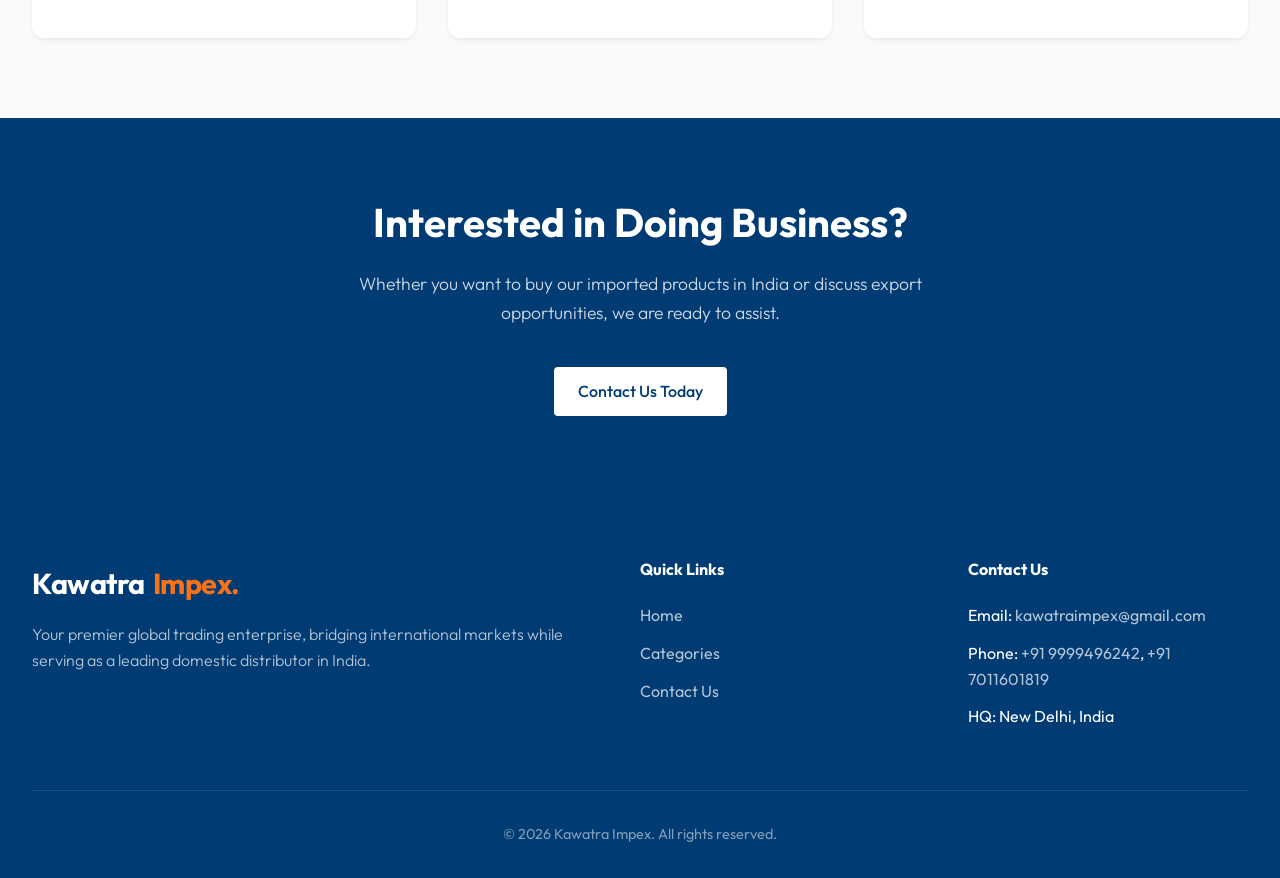
==== commit 0fe6592a: "Update site with FSSAI banner, split rice and spice exports, update links" ====
--- a/index.html
+++ b/index.html
@@ -25,7 +25,8 @@
           <a href="javascript:void(0)">Categories &#x25BC;</a>
           <ul class="dropdown-menu">
             <li><a href="imported-foods.html">Imported Products</a></li>
-            <li><a href="export-spices.html">Export Products</a></li>
+            <li><a href="export-spices.html">Export Spices</a></li>
+            <li><a href="export-rice.html">Export Rice</a></li>
           </ul>
         </li>
         <li><a href="query.html">Contact Us</a></li>
@@ -44,7 +45,7 @@
     <div class="container">
       <div class="hero-content">
         <span class="hero-subtitle">Import, Export & Indian Distribution</span>
-        <a href="products.html?order=Rice" class="hero-rice-link">Biggest Rice Exporters in India</a>
+        <a href="export-rice.html" class="hero-rice-link">Biggest Rice Exporters in India</a>
         <h1>Connecting India with the Best Global Products</h1>
         <p>At Kawatra Impex, we import premium products from around the world and proudly distribute them throughout
           India. We also export top-quality Indian goods to international markets.</p>
@@ -56,6 +57,17 @@
     </div>
   </header>
 
+  <!-- Certification Banner -->
+  <section class="certification-banner" style="background-color: #f8fafc; padding: 2.5rem 0; border-bottom: 1px solid #e2e8f0;">
+    <div class="container">
+      <div style="display: flex; flex-direction: column; align-items: center; text-align: center; max-width: 800px; margin: 0 auto; gap: 1.5rem;">
+        <img src="https://upload.wikimedia.org/wikipedia/en/thumb/f/fa/FSSAI_logo.svg/1200px-FSSAI_logo.svg.png" alt="FSSAI Certified" style="height: 60px; object-fit: contain;">
+        <p style="font-size: 1.1rem; color: #334155; line-height: 1.7; font-weight: 500;">
+          We are an <span style="color: var(--primary-color); font-weight: 700;">FSSAI Certified, Authorised Company</span>. As a registered Indian Private Limited company, we have successfully executed bulk imports from countries like Vietnam and China to India, ensuring the highest standards of quality and compliance.
+        </p>
+      </div>
+    </div>
+  </section>
   <!-- About / Features Section -->
   <section class="section-padding" id="about">
     <div class="container">
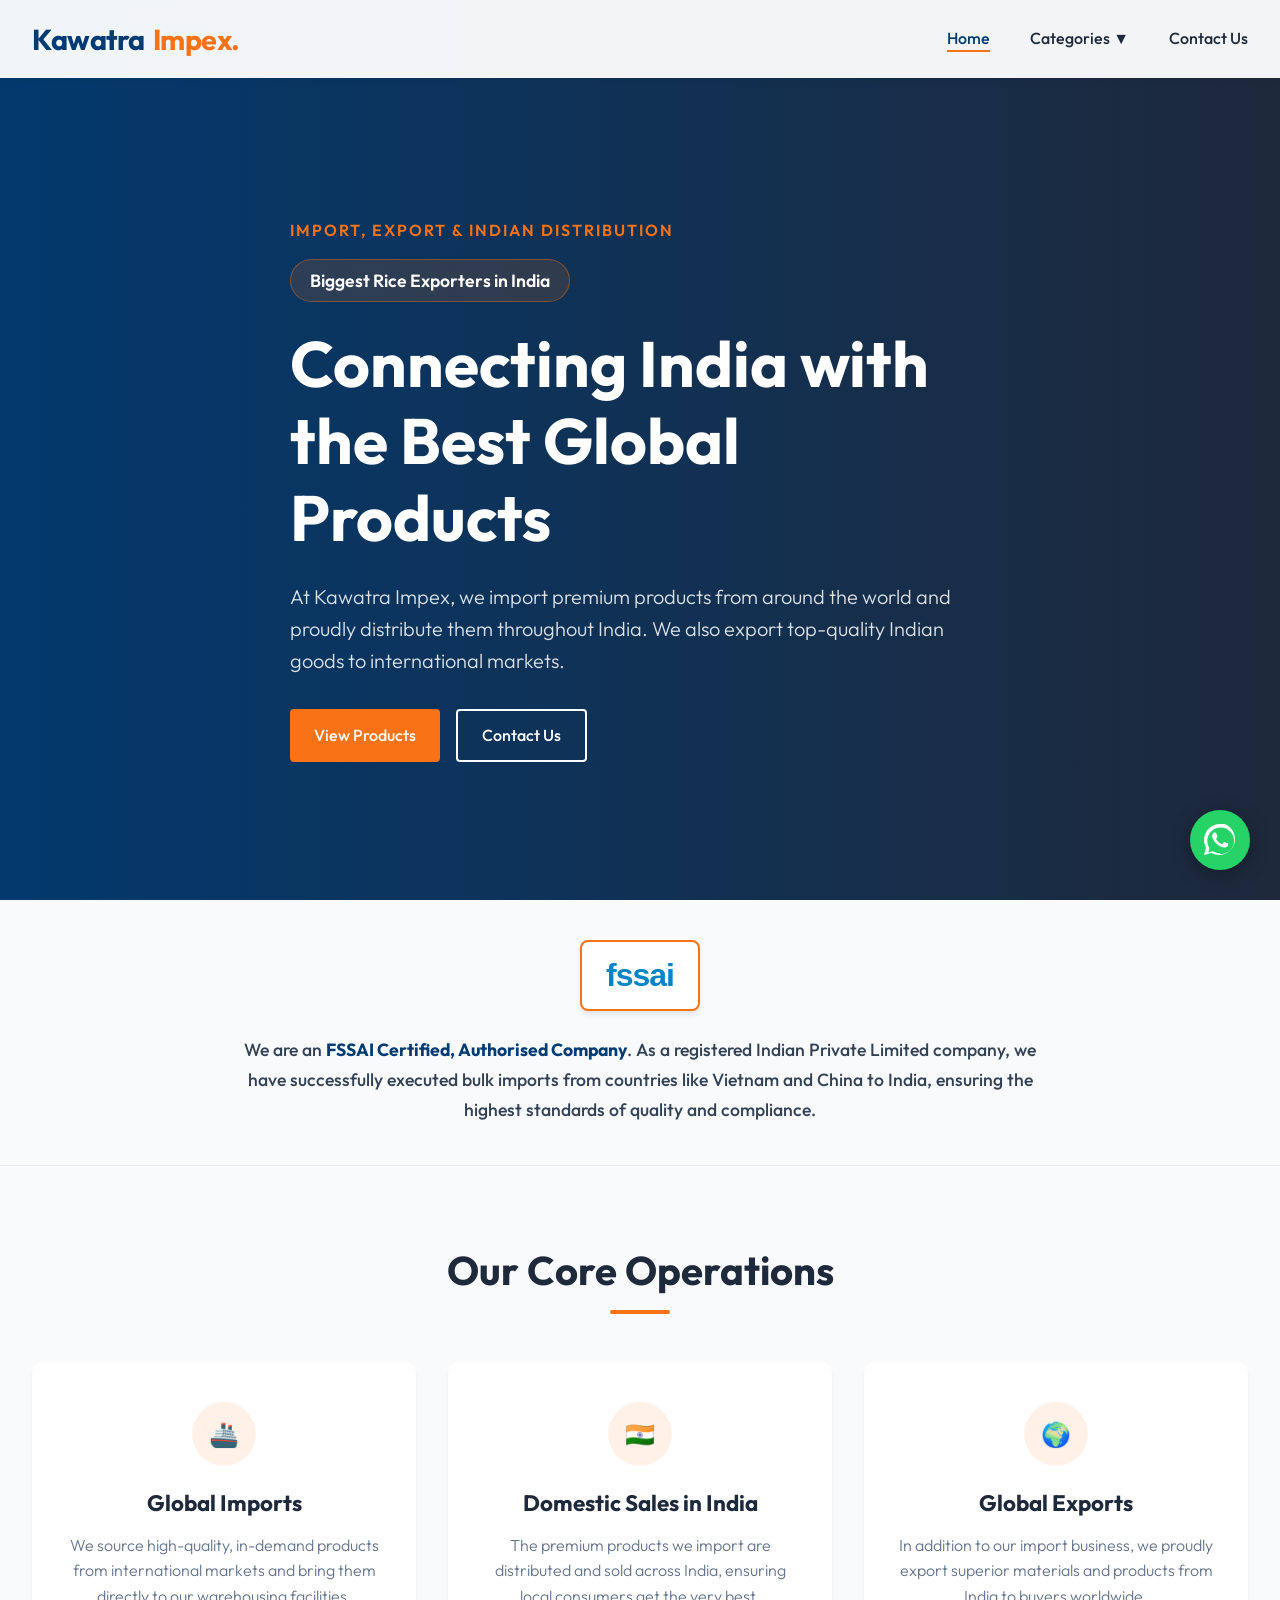
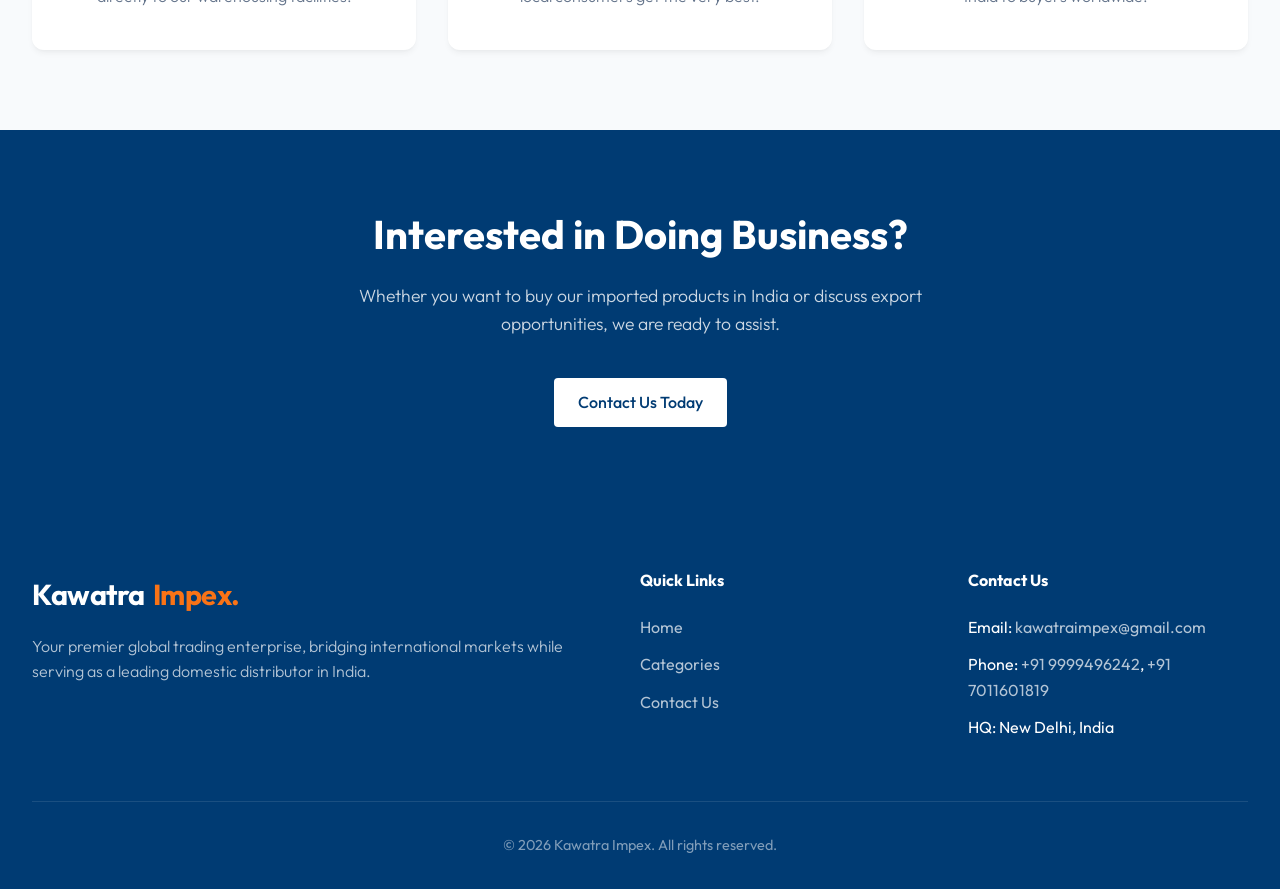
==== commit fea9043f: "Fix FSSAI logo and redirect rice link to rice-only query page" ====
--- a/index.html
+++ b/index.html
@@ -45,7 +45,7 @@
     <div class="container">
       <div class="hero-content">
         <span class="hero-subtitle">Import, Export & Indian Distribution</span>
-        <a href="export-rice.html" class="hero-rice-link">Biggest Rice Exporters in India</a>
+        <a href="export-rice.html?order=Rice" class="hero-rice-link">Biggest Rice Exporters in India</a>
         <h1>Connecting India with the Best Global Products</h1>
         <p>At Kawatra Impex, we import premium products from around the world and proudly distribute them throughout
           India. We also export top-quality Indian goods to international markets.</p>
@@ -61,7 +61,9 @@
   <section class="certification-banner" style="background-color: #f8fafc; padding: 2.5rem 0; border-bottom: 1px solid #e2e8f0;">
     <div class="container">
       <div style="display: flex; flex-direction: column; align-items: center; text-align: center; max-width: 800px; margin: 0 auto; gap: 1.5rem;">
-        <img src="https://upload.wikimedia.org/wikipedia/en/thumb/f/fa/FSSAI_logo.svg/1200px-FSSAI_logo.svg.png" alt="FSSAI Certified" style="height: 60px; object-fit: contain;">
+        <div style="display: inline-flex; align-items: center; justify-content: center; border: 2px solid #f97316; border-radius: 8px; padding: 0.5rem 1.5rem; background-color: #ffffff; box-shadow: 0 4px 6px -1px rgba(0, 0, 0, 0.1);">
+          <span style="color: #0284c7; font-weight: 900; font-size: 2rem; letter-spacing: -1px; font-family: 'Arial Black', Impact, sans-serif; text-transform: lowercase;">fssai</span>
+        </div>
         <p style="font-size: 1.1rem; color: #334155; line-height: 1.7; font-weight: 500;">
           We are an <span style="color: var(--primary-color); font-weight: 700;">FSSAI Certified, Authorised Company</span>. As a registered Indian Private Limited company, we have successfully executed bulk imports from countries like Vietnam and China to India, ensuring the highest standards of quality and compliance.
         </p>
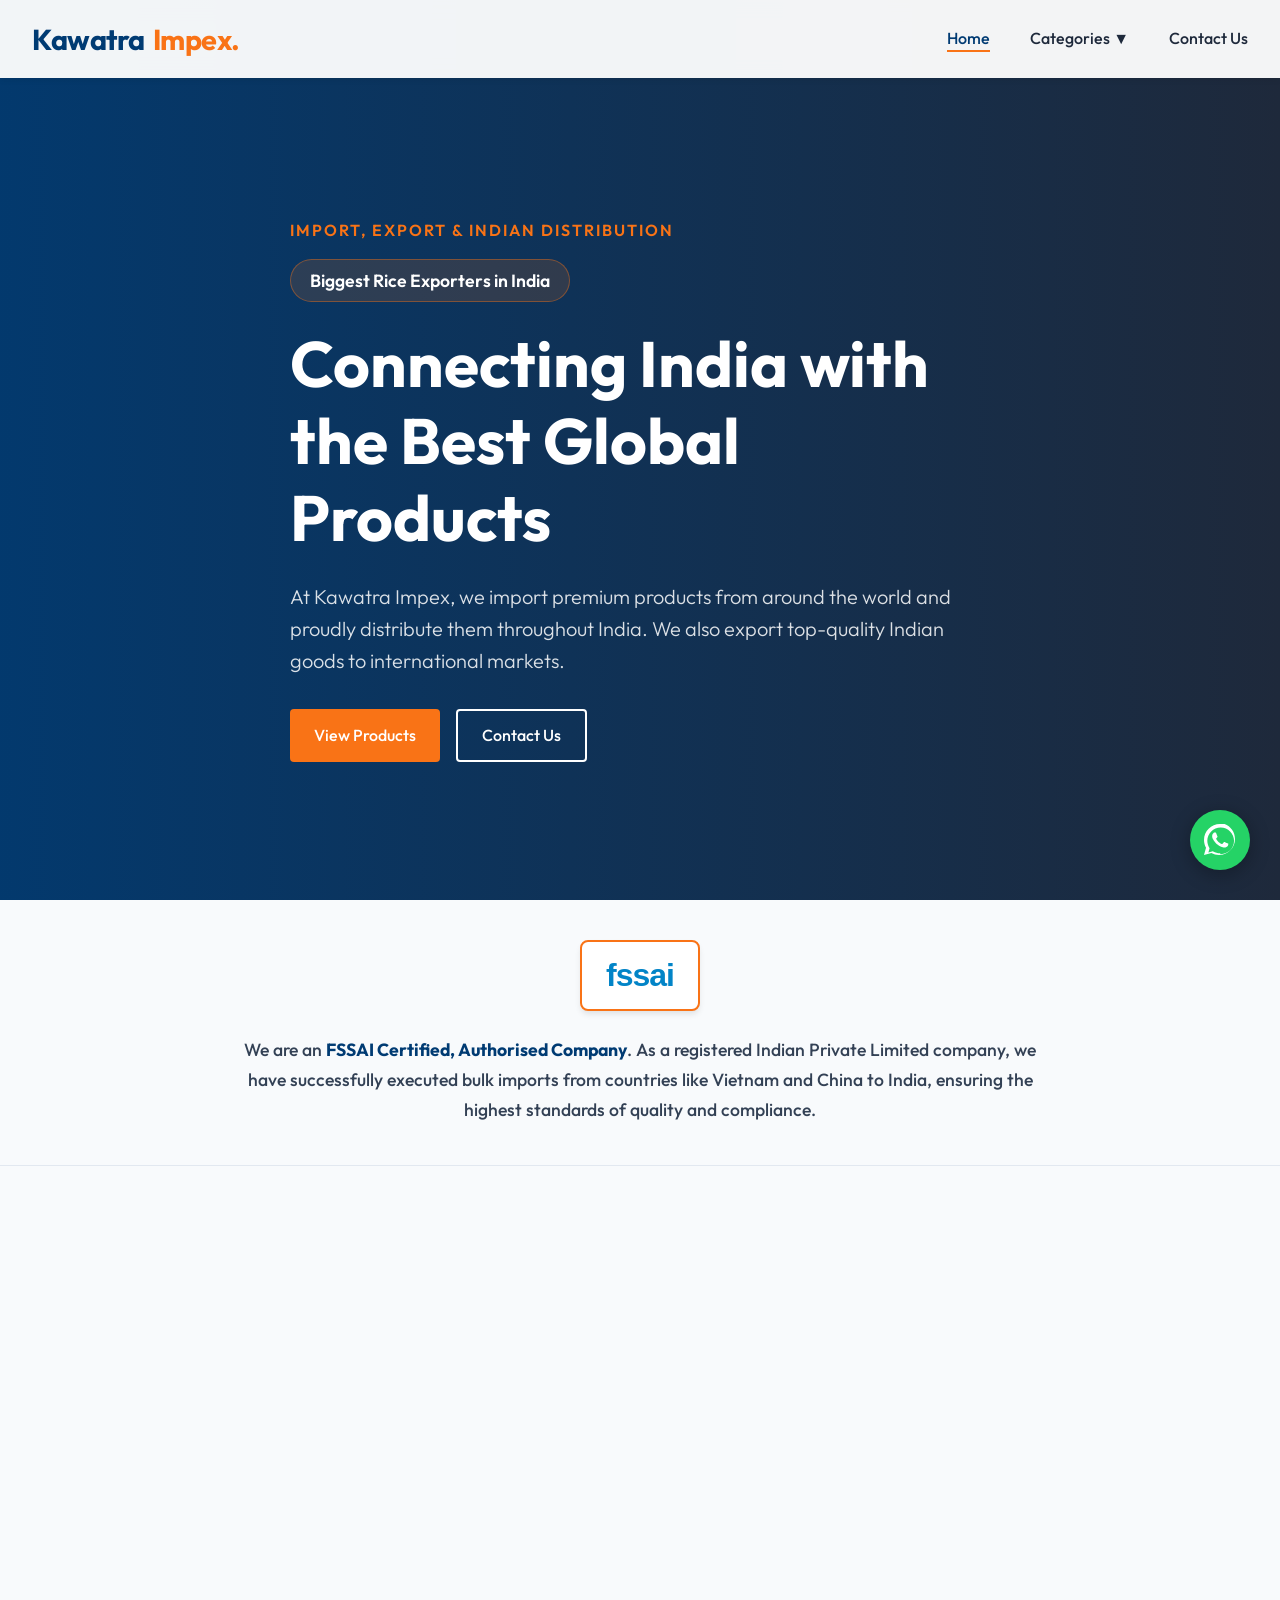
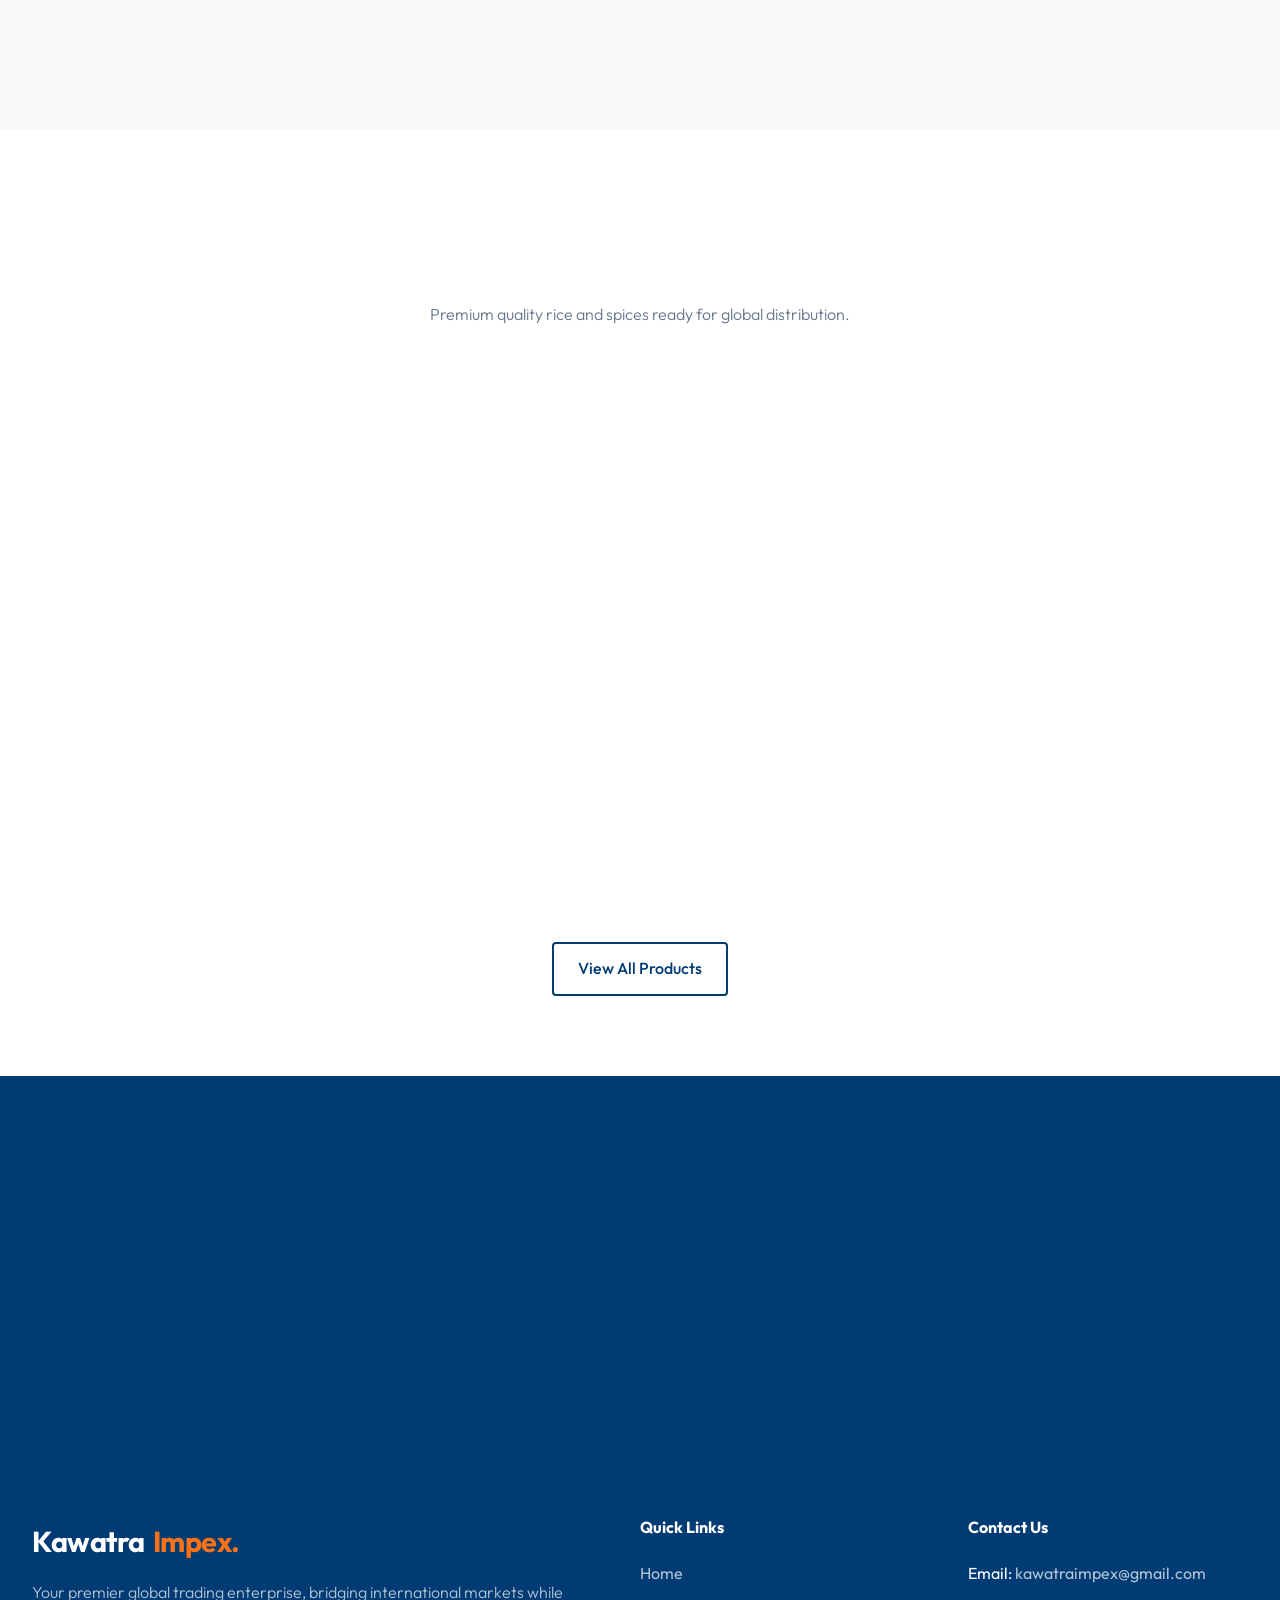
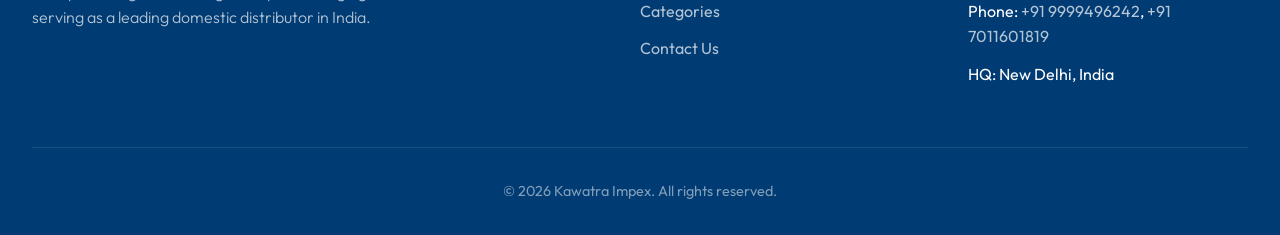
==== commit ae4feefe: "Remove homepage auto-popup, add Featured Exports to homepage, and add missing Clove to Export Spices" ====
--- a/index.html
+++ b/index.html
@@ -9,7 +9,12 @@
   <meta name="description"
     content="Kawatra Impex specializes in global product import, export, and premier domestic distribution across India.">
   <link rel="icon" type="image/png" href="images/logo/Screenshot 2026-04-06 160609.png">
+  <link rel="preconnect" href="https://fonts.googleapis.com">
+  <link rel="preconnect" href="https://fonts.gstatic.com" crossorigin>
+  <link href="https://fonts.googleapis.com/css2?family=Outfit:wght@300;400;500;700&display=swap" rel="stylesheet">
   <link rel="stylesheet" href="style.css">
+  <!-- Preload LCP Hero Image -->
+  <link rel="preload" as="image" href="images/hero_cargo_ship_1774605823099.png">
 
 </head>
 
@@ -97,6 +102,60 @@
     </div>
   </section>
 
+  <!-- Featured Exports Section -->
+  <section class="section-padding" style="background-color: var(--white);">
+    <div class="container">
+      <h2 class="section-title fade-in-section">Featured Exports</h2>
+      <p style="text-align: center; color: var(--text-light); margin-top: -1.5rem; margin-bottom: 3rem;">Premium quality rice and spices ready for global distribution.</p>
+      
+      <div class="product-grid">
+        
+        <!-- Rice -->
+        <div class="product-item fade-in-section">
+          <div class="product-img-wrap">
+            <img loading="lazy" src="images/rice.png" alt="Rice">
+          </div>
+          <div class="product-card-body">
+            <h3>Rice ( Basmati & Non-Basmati)</h3>
+            <p>Aromatic long-grain Basmati and Non-Basmati rice varieties for global markets.</p>
+            <button class="product-order-btn" onclick="openOrderModal('Rice')">📦 Order Query</button>
+            <a href="https://wa.me/919953331669?text=Need%20enquiry%20regarding%20this%20product:%20Basmati%20Rice" class="whatsapp-btn">💬 WhatsApp Enquiry</a>
+          </div>
+        </div>
+
+        <!-- Clove -->
+        <div class="product-item fade-in-section" style="transition-delay: 100ms;">
+          <div class="product-img-wrap">
+            <img loading="lazy" src="images/clove.png" alt="Clove">
+          </div>
+          <div class="product-card-body">
+            <h3>Clove</h3>
+            <p>Rich, aromatic cloves handpicked from premium Indian plantations.</p>
+            <button class="product-order-btn" onclick="openOrderModal('Clove')">📦 Order Query</button>
+            <a href="https://wa.me/919953331669?text=Need%20enquiry%20regarding%20this%20product:%20Clove" class="whatsapp-btn">💬 WhatsApp Enquiry</a>
+          </div>
+        </div>
+
+        <!-- Black Pepper -->
+        <div class="product-item fade-in-section" style="transition-delay: 200ms;">
+          <div class="product-img-wrap">
+            <img loading="lazy" src="images/black_pepper.png" alt="Black Pepper">
+          </div>
+          <div class="product-card-body">
+            <h3>Black Pepper</h3>
+            <p>The "King of Spices" — hand-picked black pepper for global export.</p>
+            <button class="product-order-btn" onclick="openOrderModal('Black Pepper')">📦 Order Query</button>
+            <a href="https://wa.me/919953331669?text=Need%20enquiry%20regarding%20this%20product:%20Black%20Pepper" class="whatsapp-btn">💬 WhatsApp Enquiry</a>
+          </div>
+        </div>
+
+      </div>
+      <div class="text-center" style="margin-top: 3rem; text-align: center;">
+        <a href="products.html" class="btn btn-outline">View All Products</a>
+      </div>
+    </div>
+  </section>
+
   <!-- CTA Section -->
   <section class="section-padding"
     style="background-color: var(--primary-color); color: var(--white); text-align: center;">
@@ -152,4 +211,4 @@
 </body>
 
 
-</html>+</html>
--- a/style.css
+++ b/style.css
@@ -2,7 +2,6 @@
    Kawatra Impex - Global Logistics & Tradewebsite
    ========================================================================= */
 
-@import url('https://fonts.googleapis.com/css2?family=Outfit:wght@300;400;500;700&display=swap');
 
 :root {
   /* Colors */
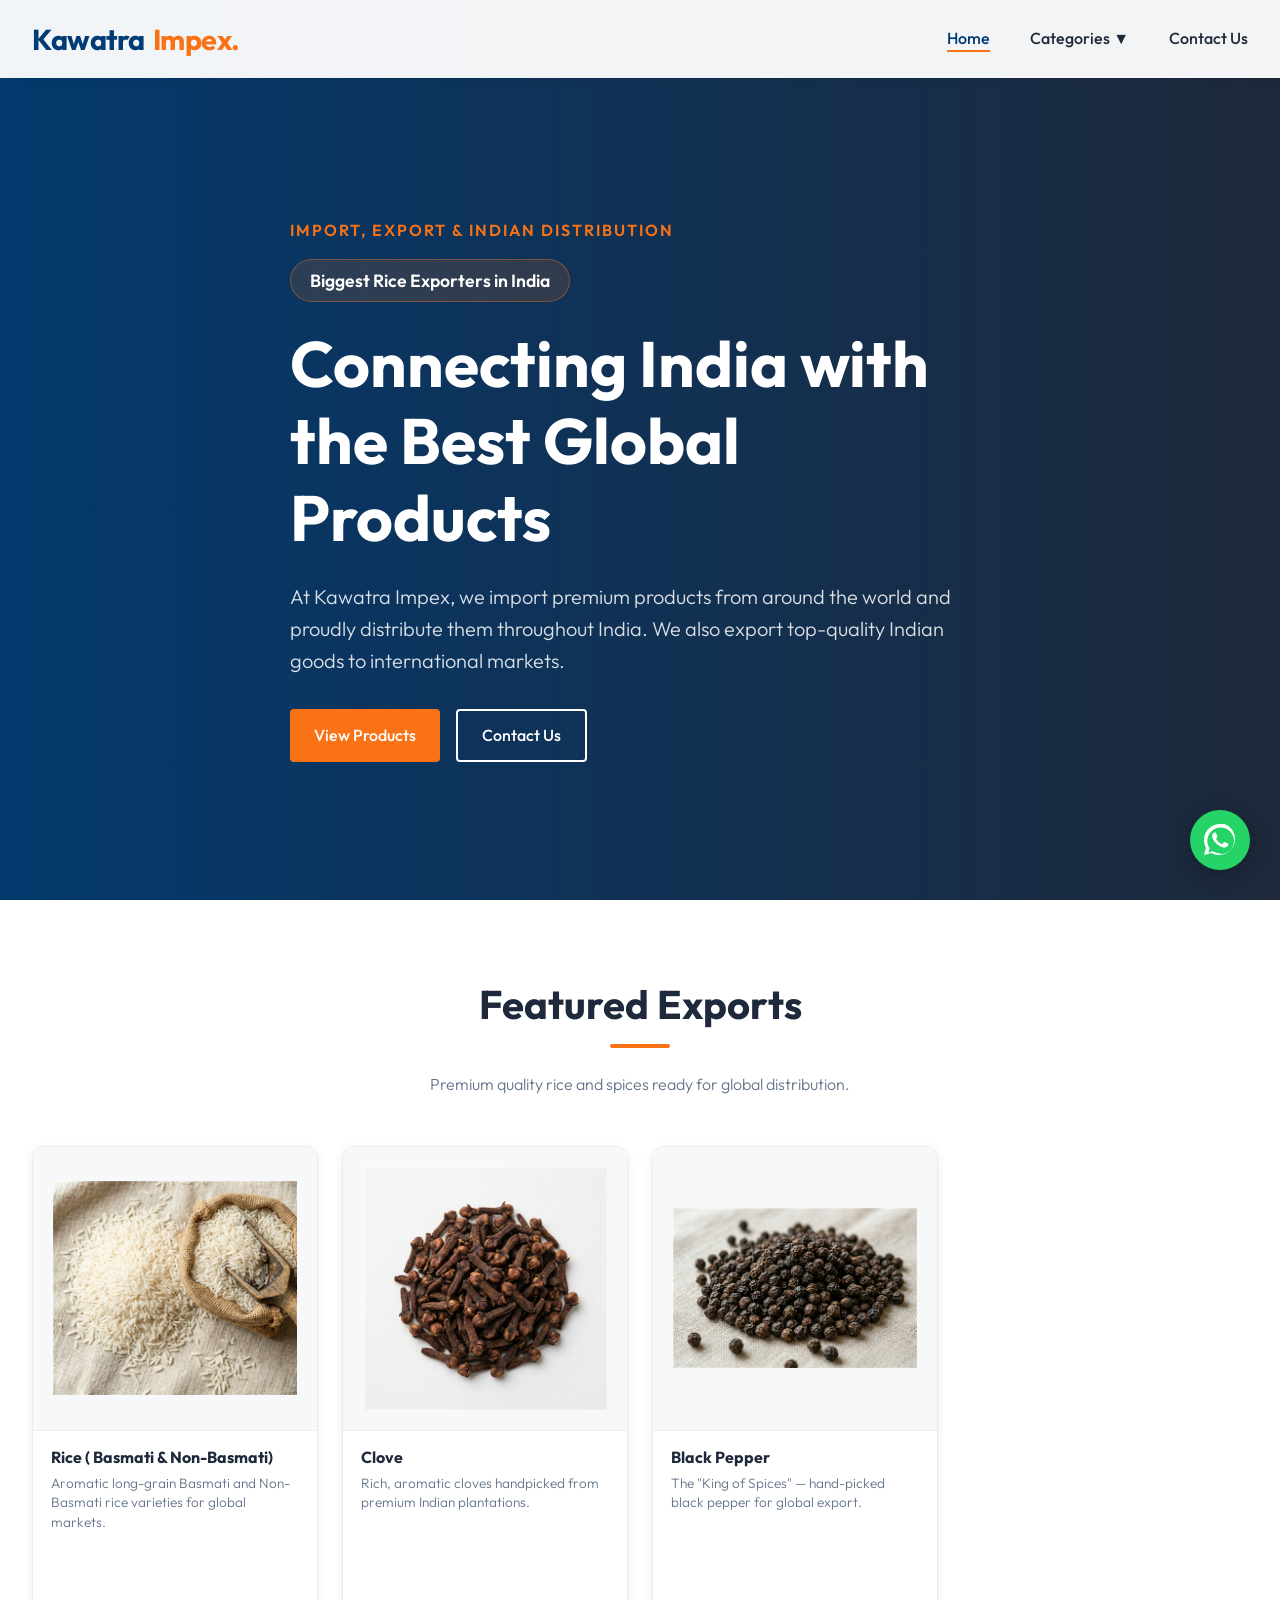
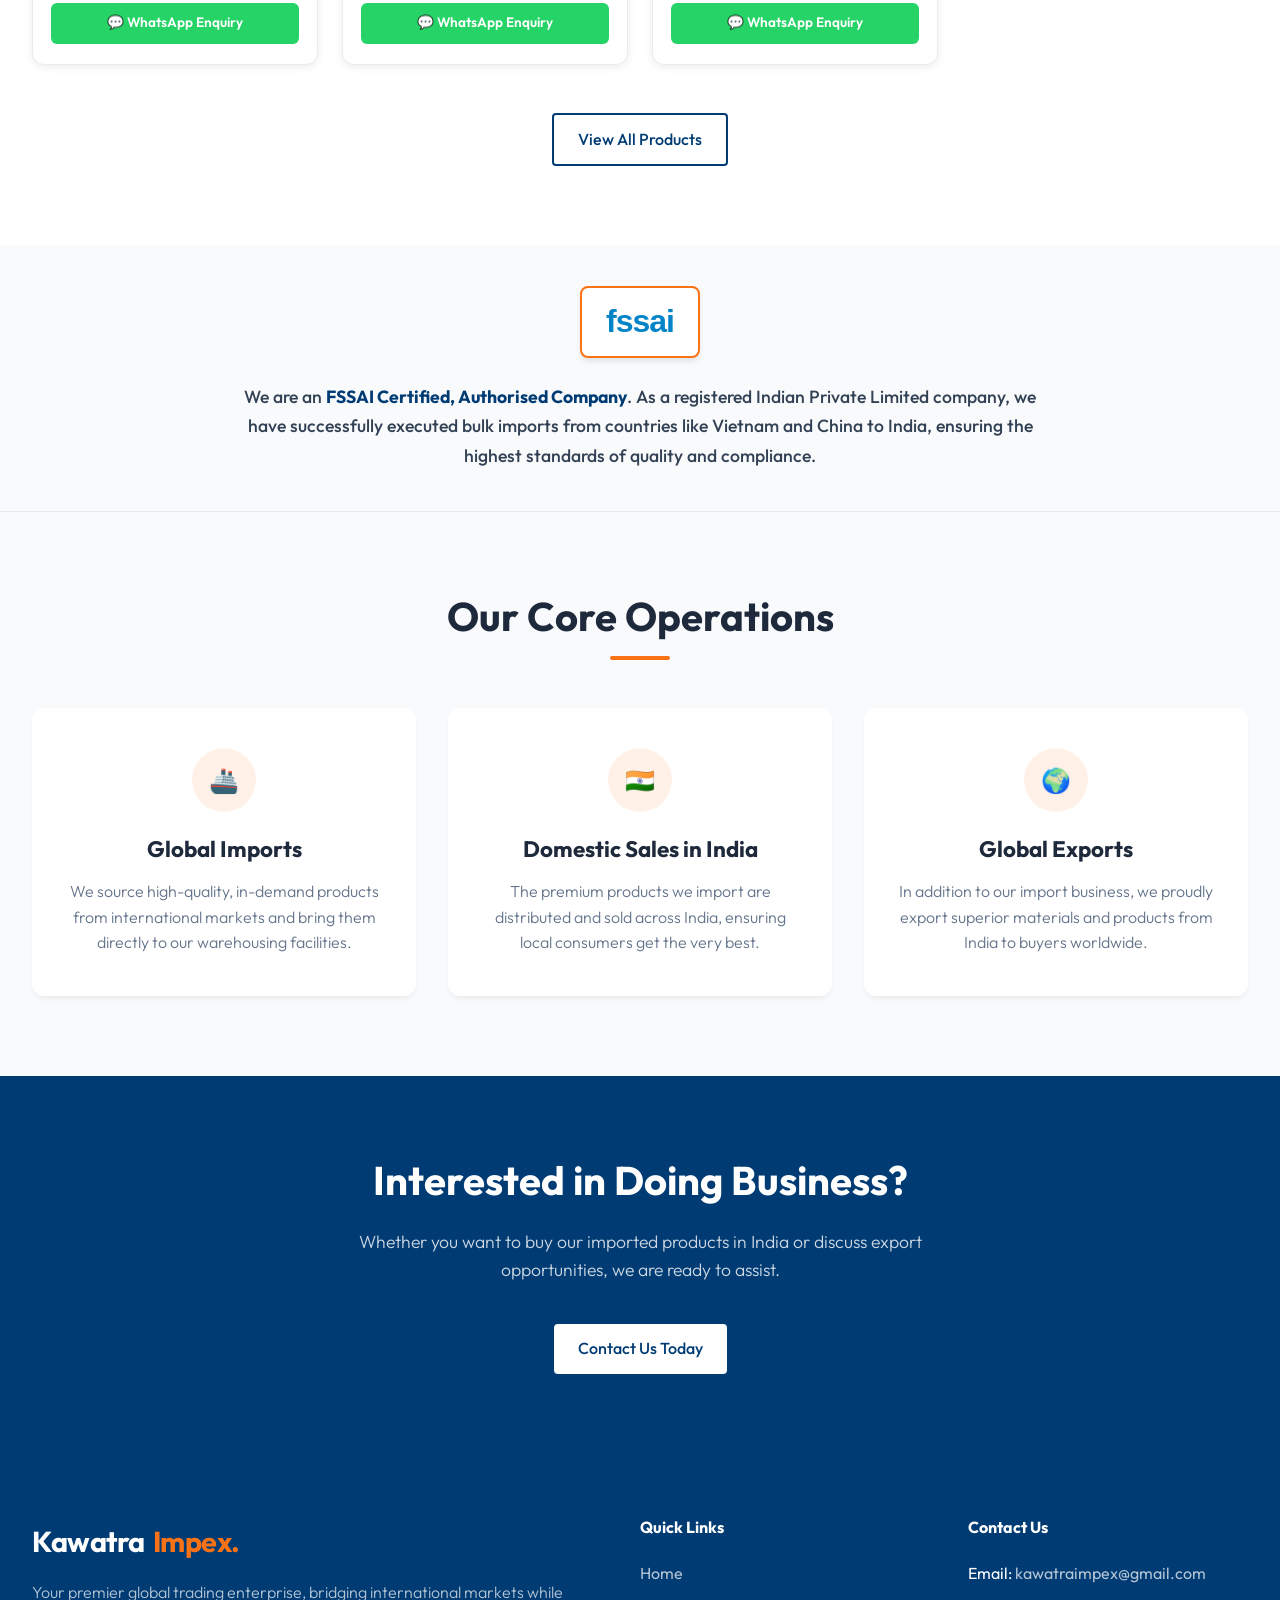
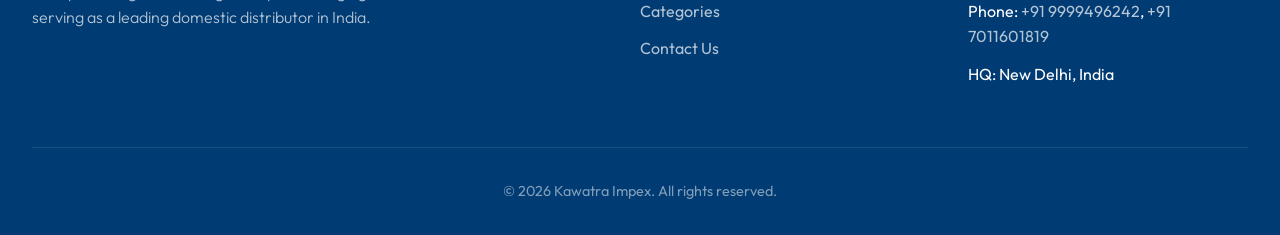
==== commit fdcf1c4c: "Move Featured Exports section above FSSAI Certification Banner on homepage" ====
--- a/index.html
+++ b/index.html
@@ -62,46 +62,6 @@
     </div>
   </header>
 
-  <!-- Certification Banner -->
-  <section class="certification-banner" style="background-color: #f8fafc; padding: 2.5rem 0; border-bottom: 1px solid #e2e8f0;">
-    <div class="container">
-      <div style="display: flex; flex-direction: column; align-items: center; text-align: center; max-width: 800px; margin: 0 auto; gap: 1.5rem;">
-        <div style="display: inline-flex; align-items: center; justify-content: center; border: 2px solid #f97316; border-radius: 8px; padding: 0.5rem 1.5rem; background-color: #ffffff; box-shadow: 0 4px 6px -1px rgba(0, 0, 0, 0.1);">
-          <span style="color: #0284c7; font-weight: 900; font-size: 2rem; letter-spacing: -1px; font-family: 'Arial Black', Impact, sans-serif; text-transform: lowercase;">fssai</span>
-        </div>
-        <p style="font-size: 1.1rem; color: #334155; line-height: 1.7; font-weight: 500;">
-          We are an <span style="color: var(--primary-color); font-weight: 700;">FSSAI Certified, Authorised Company</span>. As a registered Indian Private Limited company, we have successfully executed bulk imports from countries like Vietnam and China to India, ensuring the highest standards of quality and compliance.
-        </p>
-      </div>
-    </div>
-  </section>
-  <!-- About / Features Section -->
-  <section class="section-padding" id="about">
-    <div class="container">
-      <h2 class="section-title fade-in-section">Our Core Operations</h2>
-      <div class="features-grid">
-        <div class="feature-card fade-in-section">
-          <div class="feature-icon">&#x1F6A2;</div>
-          <h3>Global Imports</h3>
-          <p>We source high-quality, in-demand products from international markets and bring them directly to our
-            warehousing facilities.</p>
-        </div>
-        <div class="feature-card fade-in-section" style="transition-delay: 100ms;">
-          <div class="feature-icon">&#x1F1EE;&#x1F1F3;</div>
-          <h3>Domestic Sales in India</h3>
-          <p>The premium products we import are distributed and sold across India, ensuring local consumers get the very
-            best.</p>
-        </div>
-        <div class="feature-card fade-in-section" style="transition-delay: 200ms;">
-          <div class="feature-icon">&#x1F30D;</div>
-          <h3>Global Exports</h3>
-          <p>In addition to our import business, we proudly export superior materials and products from India to buyers
-            worldwide.</p>
-        </div>
-      </div>
-    </div>
-  </section>
-
   <!-- Featured Exports Section -->
   <section class="section-padding" style="background-color: var(--white);">
     <div class="container">
@@ -156,6 +116,46 @@
     </div>
   </section>
 
+  <!-- Certification Banner -->
+  <section class="certification-banner" style="background-color: #f8fafc; padding: 2.5rem 0; border-bottom: 1px solid #e2e8f0;">
+    <div class="container">
+      <div style="display: flex; flex-direction: column; align-items: center; text-align: center; max-width: 800px; margin: 0 auto; gap: 1.5rem;">
+        <div style="display: inline-flex; align-items: center; justify-content: center; border: 2px solid #f97316; border-radius: 8px; padding: 0.5rem 1.5rem; background-color: #ffffff; box-shadow: 0 4px 6px -1px rgba(0, 0, 0, 0.1);">
+          <span style="color: #0284c7; font-weight: 900; font-size: 2rem; letter-spacing: -1px; font-family: 'Arial Black', Impact, sans-serif; text-transform: lowercase;">fssai</span>
+        </div>
+        <p style="font-size: 1.1rem; color: #334155; line-height: 1.7; font-weight: 500;">
+          We are an <span style="color: var(--primary-color); font-weight: 700;">FSSAI Certified, Authorised Company</span>. As a registered Indian Private Limited company, we have successfully executed bulk imports from countries like Vietnam and China to India, ensuring the highest standards of quality and compliance.
+        </p>
+      </div>
+    </div>
+  </section>
+  <!-- About / Features Section -->
+  <section class="section-padding" id="about">
+    <div class="container">
+      <h2 class="section-title fade-in-section">Our Core Operations</h2>
+      <div class="features-grid">
+        <div class="feature-card fade-in-section">
+          <div class="feature-icon">&#x1F6A2;</div>
+          <h3>Global Imports</h3>
+          <p>We source high-quality, in-demand products from international markets and bring them directly to our
+            warehousing facilities.</p>
+        </div>
+        <div class="feature-card fade-in-section" style="transition-delay: 100ms;">
+          <div class="feature-icon">&#x1F1EE;&#x1F1F3;</div>
+          <h3>Domestic Sales in India</h3>
+          <p>The premium products we import are distributed and sold across India, ensuring local consumers get the very
+            best.</p>
+        </div>
+        <div class="feature-card fade-in-section" style="transition-delay: 200ms;">
+          <div class="feature-icon">&#x1F30D;</div>
+          <h3>Global Exports</h3>
+          <p>In addition to our import business, we proudly export superior materials and products from India to buyers
+            worldwide.</p>
+        </div>
+      </div>
+    </div>
+  </section>
+
   <!-- CTA Section -->
   <section class="section-padding"
     style="background-color: var(--primary-color); color: var(--white); text-align: center;">
